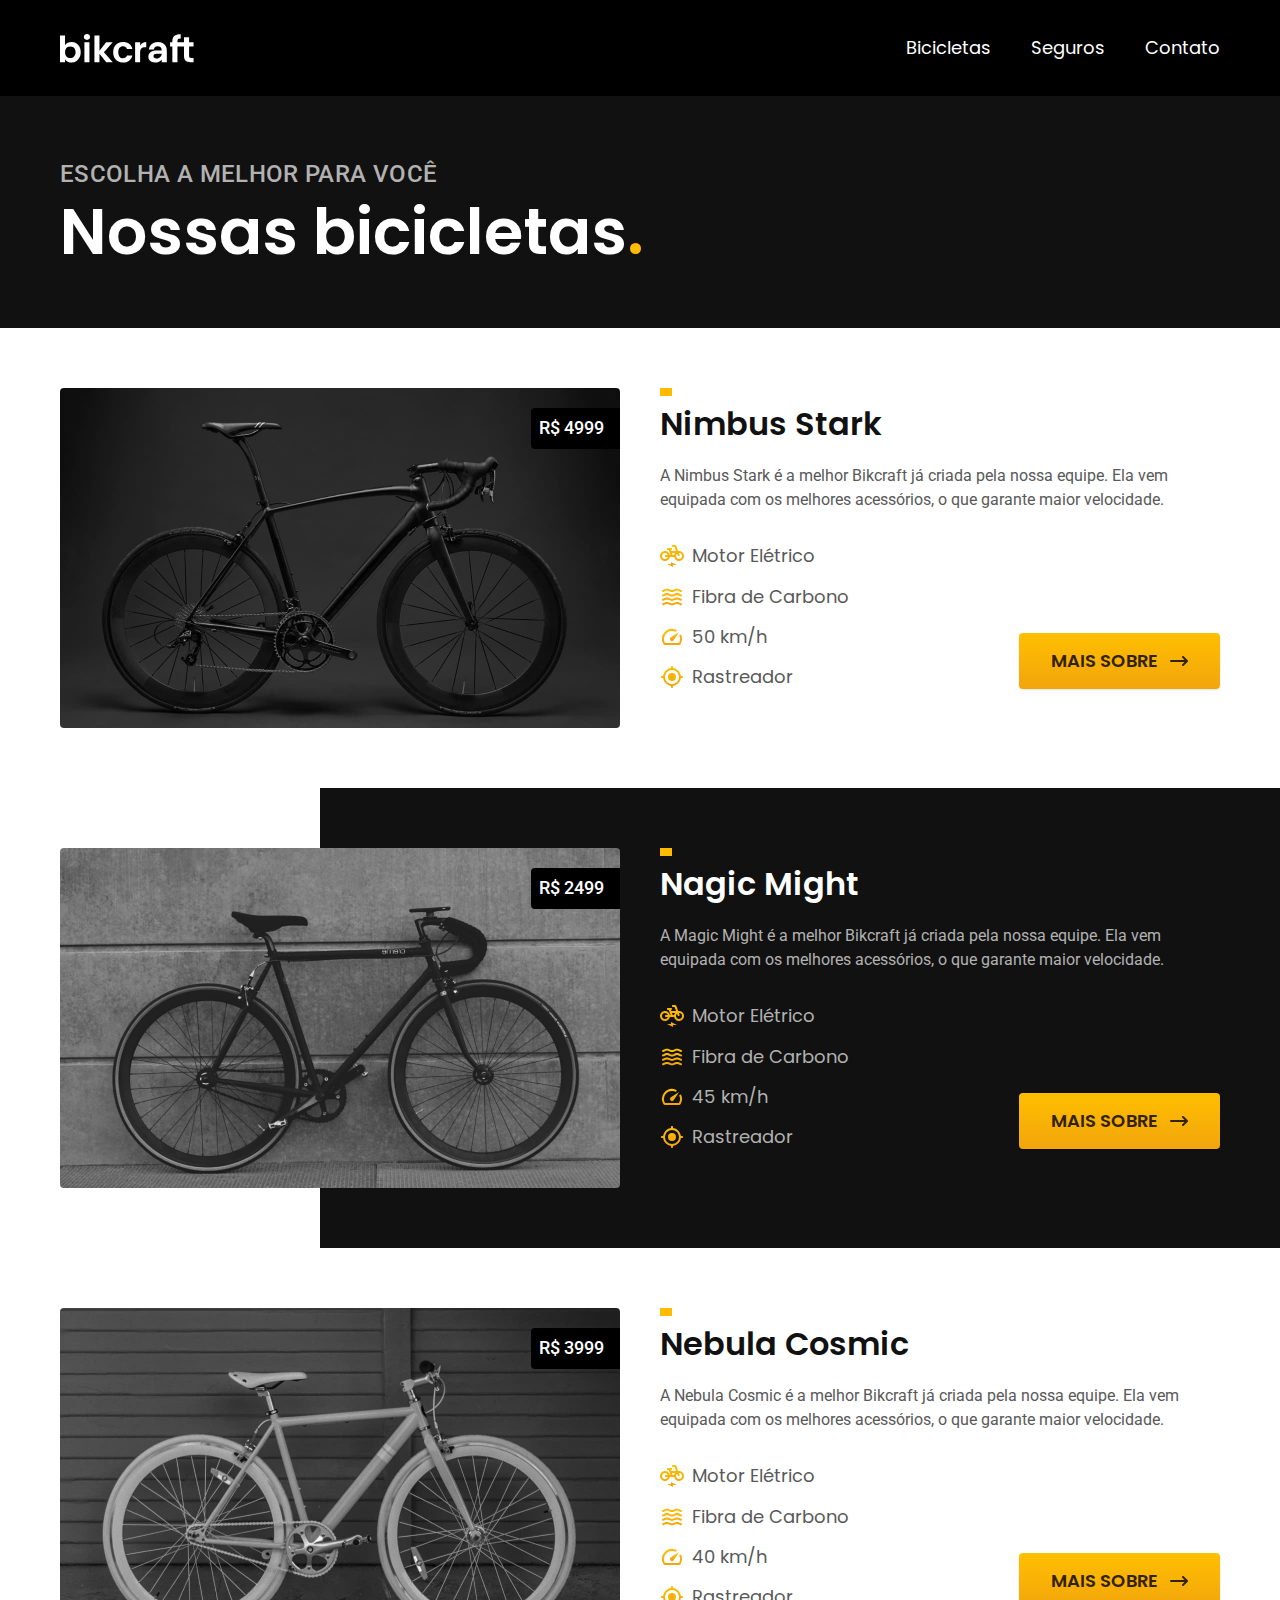
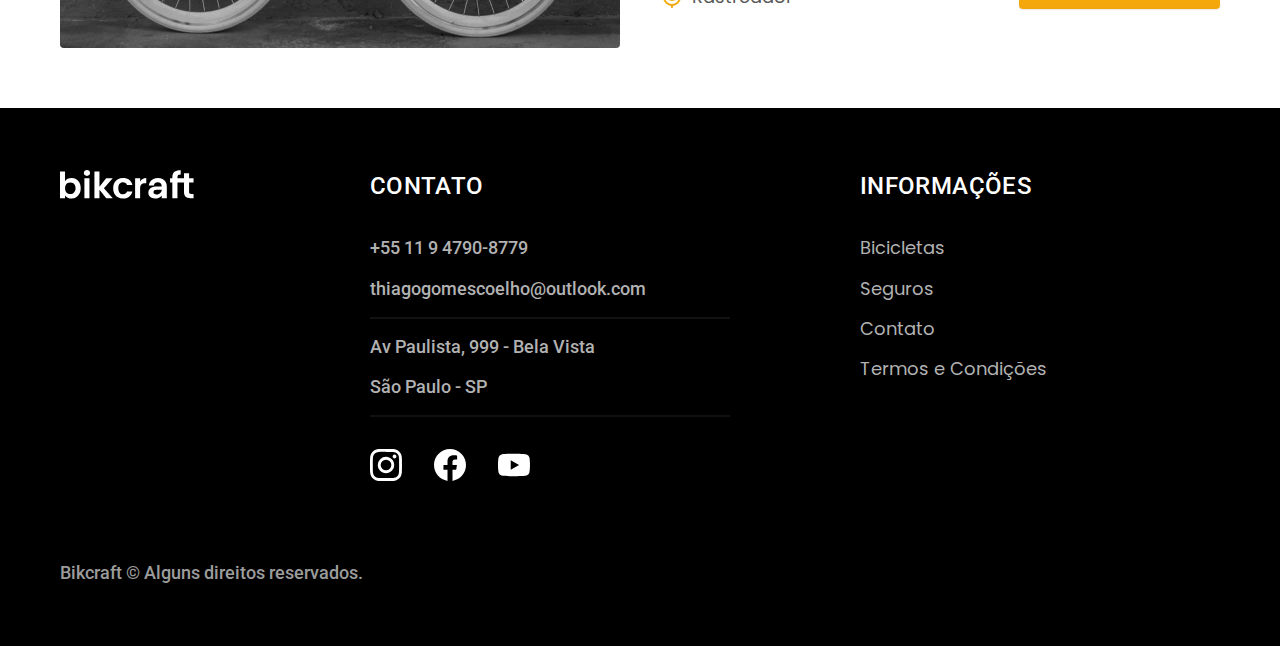
==== bicicletas.html @ bfe6d0d1 "paginabicicletas" ====
<!DOCTYPE html>
<html lang="pt-br">

<head>
  <meta charset="UTF-8">
  <meta name="viewport" content="width=device-width, initial-scale=1.0">
  <title>Bicicletas | Bikcraft</title>
  <meta name="description" content="Bicicletas">
  <link rel="stylesheet" href="./css/style.css">
  <link rel="preconnect" href="https://fonts.googleapis.com">
  <link rel="preconnect" href="https://fonts.gstatic.com" crossorigin>
  <link href="https://fonts.googleapis.com/css2?family=Merriweather:ital,wght@1,900&family=Poppins:wght@400;600&family=Roboto:wght@400;500&display=swap" rel="stylesheet">
</head>

<body id="bicicletas">
  <header class="header-bg">
    <div class="header container">
      <a href="./"><img src="./img/bikcraft.svg" alt="Bikcraft"></a>
      <nav aria-label="primaria">
        <ul class="header-menu font-1-m cor-0">
          <li><a href="./bicicletas.html">Bicicletas</a></li>
          <li><a href="./seguros.html">Seguros</a></li>
          <li><a href="./contato.html">Contato</a></li>
        </ul>
      </nav>
    </div>
  </header>

  <main>
    <div class="titulo-bg">
      <div class="titulo container">
        <p class="font-2-l-b cor-5">Escolha a melhor para você</p>
        <h1 class="font-1-xxl cor-0">Nossas bicicletas<span class="cor-p1">.</span></h1>
      </div>
    </div>

    <div class="bicicletas container">
      <div class="bicicletas-imagem">
        <img src="./img/bicicletas/nimbus.jpg" alt="bicicleta preta">
        <span class="font-2-m cor-0">R$ 4999</span>
      </div>
      <div class="bicicletas-conteudo">
        <h2 class="font-1-xl">Nimbus Stark</h2>
        <p class="font-2-s cor-8">A Nimbus Stark é a melhor Bikcraft já criada pela nossa equipe. Ela vem equipada com os melhores acessórios, o que garante maior velocidade.</p>
        <ul class="font-1-m cor-8">
          <li><img src="./img/icones/eletrica.svg" alt="">Motor Elétrico</li>
          <li><img src="./img/icones/carbono.svg" alt="">Fibra de Carbono</li>
          <li><img src="./img/icones/velocidade.svg" alt="">50 km/h</li>
          <li><img src="./img/icones/rastreador.svg" alt="">Rastreador</li>
        </ul>
        <a class="botao seta" href="./bicicletas/nimbus.html">Mais Sobre</a>
      </div>
    </div>

    <div class="bicicletas-bg">
      <div class="bicicletas container">
        <div class="bicicletas-imagem">
          <img src="./img/bicicletas/magic.jpg" alt="bicicleta preta">
          <span class="font-2-m cor-0">R$ 2499</span>
        </div>
        <div class="bicicletas-conteudo">
          <h2 class="font-1-xl cor-0">Nagic Might</h2>
          <p class="font-2-s cor-5">A Magic Might é a melhor Bikcraft já criada pela nossa equipe. Ela vem equipada com os melhores acessórios, o que garante maior velocidade.</p>
          <ul class="font-1-m cor-5">
            <li><img src="./img/icones/eletrica.svg" alt="">Motor Elétrico</li>
            <li><img src="./img/icones/carbono.svg" alt="">Fibra de Carbono</li>
            <li><img src="./img/icones/velocidade.svg" alt="">45 km/h</li>
            <li><img src="./img/icones/rastreador.svg" alt="">Rastreador</li>
          </ul>
          <a class="botao seta" href="./bicicletas/magic.html">Mais Sobre</a>
        </div>
      </div>
    </div>

    <div class="bicicletas container">
      <div class="bicicletas-imagem">
        <img src="./img/bicicletas/nebula.jpg" alt="bicicleta preta">
        <span class="font-2-m cor-0">R$ 3999</span>
      </div>
      <div class="bicicletas-conteudo">
        <h2 class="font-1-xl">Nebula Cosmic</h2>
        <p class="font-2-s cor-8">A Nebula Cosmic é a melhor Bikcraft já criada pela nossa equipe. Ela vem equipada com os melhores acessórios, o que garante maior velocidade.</p>
        <ul class="font-1-m cor-8">
          <li><img src="./img/icones/eletrica.svg" alt="">Motor Elétrico</li>
          <li><img src="./img/icones/carbono.svg" alt="">Fibra de Carbono</li>
          <li><img src="./img/icones/velocidade.svg" alt="">40 km/h</li>
          <li><img src="./img/icones/rastreador.svg" alt="">Rastreador</li>
        </ul>
        <a class="botao seta" href="./bicicletas/nebula.html">Mais Sobre</a>
      </div>
    </div>


  </main>

  <footer class="footer-bg">
    <div class="footer container">
      <img src="./img/bikcraft.svg" alt="Bikcraft">
      <div class="footer-contato">
        <h3 class="font-2-l-b cor-0">Contato</h3>
        <ul class="font-2-m cor-5">
          <li><a href="tel:+5511947908779">+55 11 9 4790-8779</a></li>
          <li><a href="mailto">thiagogomescoelho@outlook.com</a></li>
          <li>Av Paulista, 999 - Bela Vista</li>
          <li>São Paulo - SP</li>
        </ul>
        <div class="footer-redes">
          <a href="./">
            <img src="./img/redes/instagram.svg" alt="Instagram">
          </a>
          <a href="./">
            <img src="./img/redes/facebook.svg" alt="Facebook">
          </a>
          <a href="./">
            <img src="./img/redes/youtube.svg" alt="YouTube">
          </a>

        </div>
      </div>
      <div class="footer-informacoes">
        <h3 class="font-2-l-b cor-0">Informações</h3>
        <nav>
          <ul class="font-1-m cor-5">
            <li><a href="./bicicletas.html">Bicicletas</a></li>
            <li><a href="./seguros.html">Seguros</a></li>
            <li><a href="./contato.html">Contato</a></li>
            <li><a href="./termos.html">Termos e Condições</a></li>
          </ul>
        </nav>
      </div>
      <p class="footer-copy font-2-m cor-6">Bikcraft © Alguns direitos reservados.</p>
    </div>

  </footer>

</body>

</html>
---- css/style.css ----
@import url(./global/global.css);
@import url(./utilidades/tipografia.css);
@import url(./utilidades/cores.css);
@import url(./global/header.css);
@import url(./global/footer.css);
/* utilidades */
@import url(./utilidades/componentes.css);

/* home */
@import url(./home/introducao.css);
@import url(./home/tecnologia.css);
@import url(./home/parceiros.css);
@import url(./home/depoimento.css);

/* bikes */
@import url(./bicicletas/bicicletas-lista.css);
@import url(./bicicletas/bicicletas.css);

/* seguros */
@import url(./seguros/seguros.css);

/* termos */
@import url(./termos/termos.css);
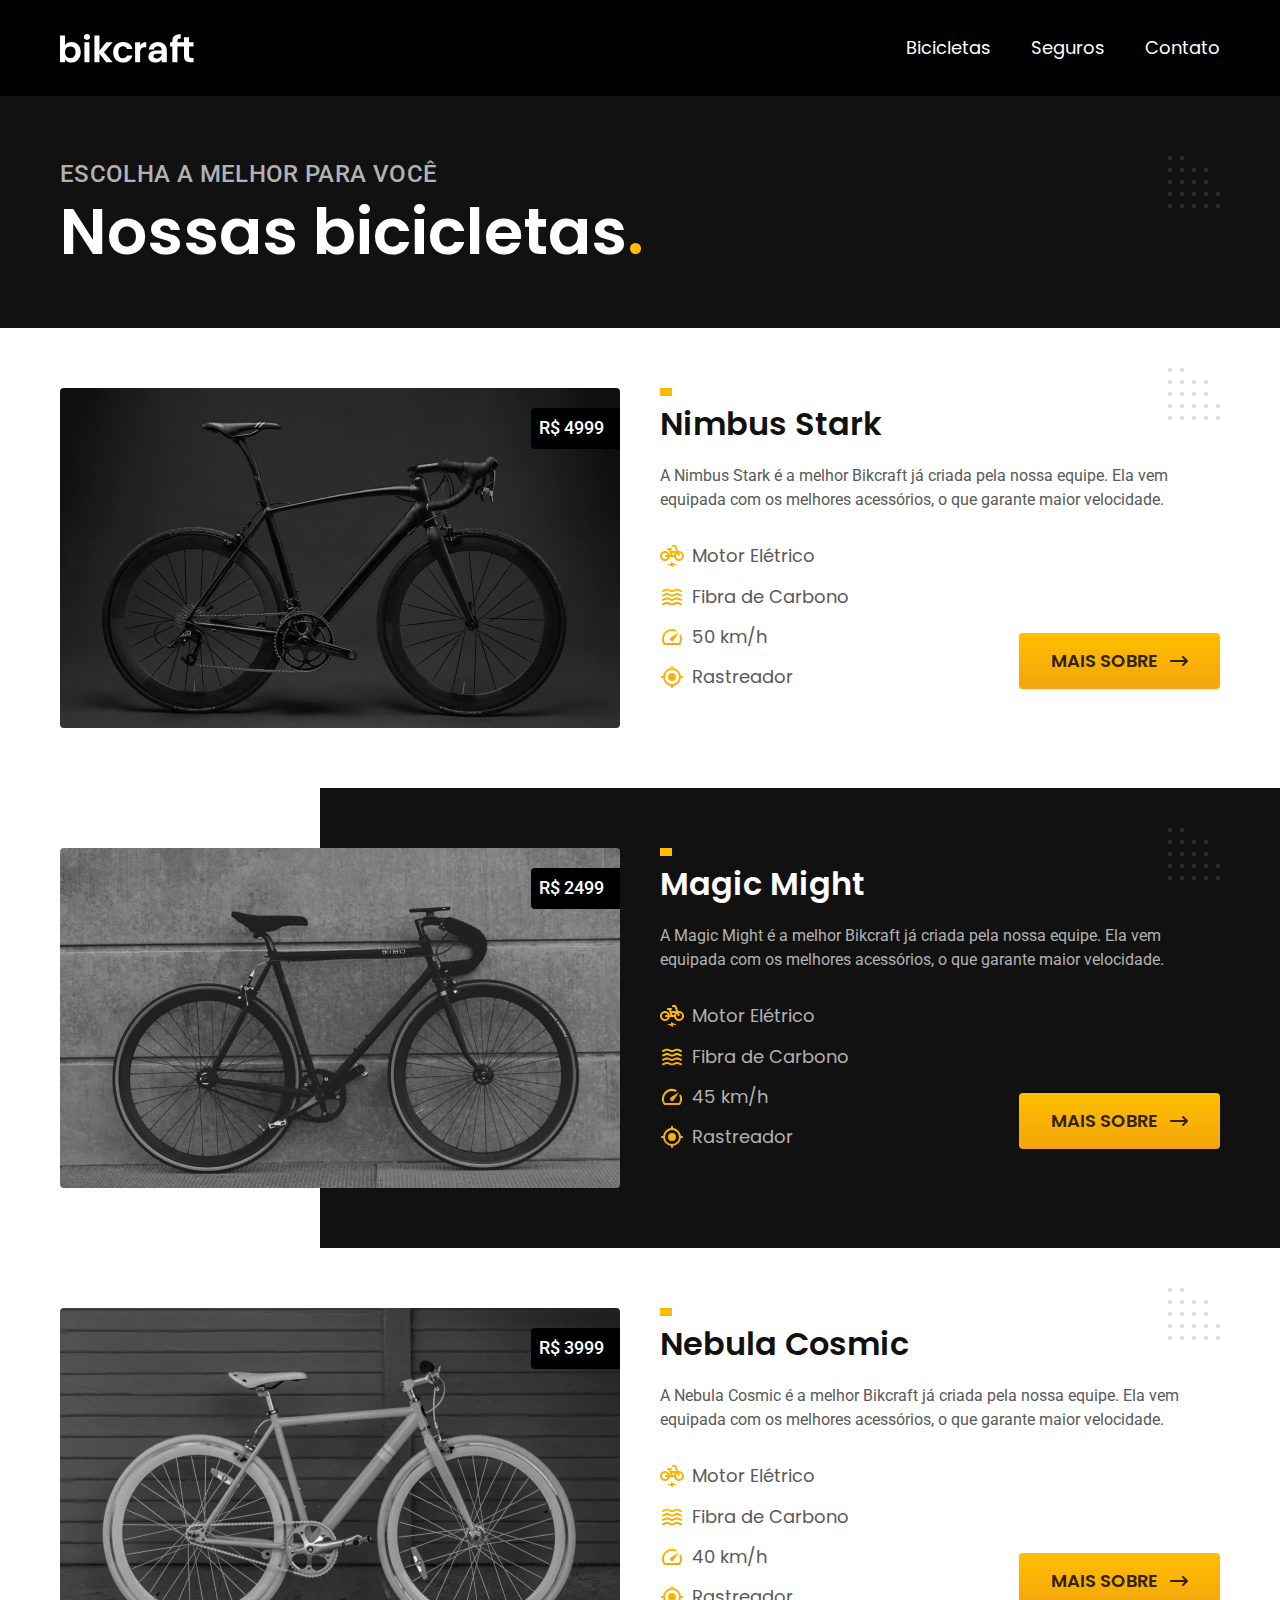
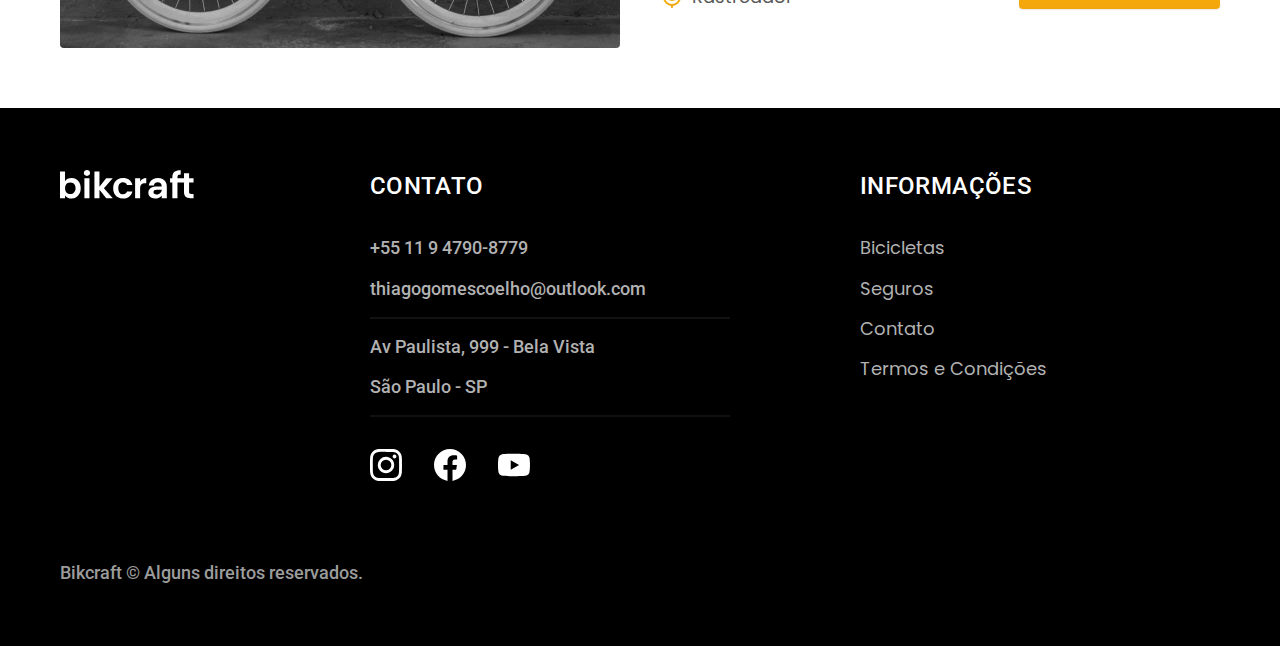
==== commit 7d7d869b: "sitefinalsemjs" ====
--- a/bicicletas.html
+++ b/bicicletas.html
@@ -6,6 +6,7 @@
   <meta name="viewport" content="width=device-width, initial-scale=1.0">
   <title>Bicicletas | Bikcraft</title>
   <meta name="description" content="Bicicletas">
+  <link rel="preload" href="./css/style.css" as="style">
   <link rel="stylesheet" href="./css/style.css">
   <link rel="preconnect" href="https://fonts.googleapis.com">
   <link rel="preconnect" href="https://fonts.gstatic.com" crossorigin>
@@ -59,7 +60,7 @@
           <span class="font-2-m cor-0">R$ 2499</span>
         </div>
         <div class="bicicletas-conteudo">
-          <h2 class="font-1-xl cor-0">Nagic Might</h2>
+          <h2 class="font-1-xl cor-0">Magic Might</h2>
           <p class="font-2-s cor-5">A Magic Might é a melhor Bikcraft já criada pela nossa equipe. Ela vem equipada com os melhores acessórios, o que garante maior velocidade.</p>
           <ul class="font-1-m cor-5">
             <li><img src="./img/icones/eletrica.svg" alt="">Motor Elétrico</li>
@@ -100,7 +101,7 @@
         <h3 class="font-2-l-b cor-0">Contato</h3>
         <ul class="font-2-m cor-5">
           <li><a href="tel:+5511947908779">+55 11 9 4790-8779</a></li>
-          <li><a href="mailto">thiagogomescoelho@outlook.com</a></li>
+          <li><a href="mailto:thiagogomescoelho@outlook.com">thiagogomescoelho@outlook.com</a></li>
           <li>Av Paulista, 999 - Bela Vista</li>
           <li>São Paulo - SP</li>
         </ul>
--- a/css/style.css
+++ b/css/style.css
@@ -1,10 +1,13 @@
+/* global/resets */
 @import url(./global/global.css);
 @import url(./utilidades/tipografia.css);
 @import url(./utilidades/cores.css);
 @import url(./global/header.css);
 @import url(./global/footer.css);
-/* utilidades */
+
+/* componentes */
 @import url(./utilidades/componentes.css);
+@import url(utilidades/formulario.css);
 
 /* home */
 @import url(./home/introducao.css);
@@ -16,8 +19,21 @@
 @import url(./bicicletas/bicicletas-lista.css);
 @import url(./bicicletas/bicicletas.css);
 
+/* bicicleta */
+@import url(./bicicleta/bicicleta.css);
+@import url(./bicicleta/seguro.css);
+
 /* seguros */
 @import url(./seguros/seguros.css);
+@import url(./seguros/vantagens.css);
+@import url(./seguros/perguntas.css);
+
+/* contato */
+@import url(contato/contato.css);
+@import url(contato/lojas.css);
+
+/* orçamento */
+@import url(./orcamento/orcamento.css);
 
 /* termos */
 @import url(./termos/termos.css);--- a/css/style.css
+++ b/css/style.css
@@ -1,10 +1,13 @@
+/* global/resets */
 @import url(./global/global.css);
 @import url(./utilidades/tipografia.css);
 @import url(./utilidades/cores.css);
 @import url(./global/header.css);
 @import url(./global/footer.css);
-/* utilidades */
+
+/* componentes */
 @import url(./utilidades/componentes.css);
+@import url(utilidades/formulario.css);
 
 /* home */
 @import url(./home/introducao.css);
@@ -16,8 +19,21 @@
 @import url(./bicicletas/bicicletas-lista.css);
 @import url(./bicicletas/bicicletas.css);
 
+/* bicicleta */
+@import url(./bicicleta/bicicleta.css);
+@import url(./bicicleta/seguro.css);
+
 /* seguros */
 @import url(./seguros/seguros.css);
+@import url(./seguros/vantagens.css);
+@import url(./seguros/perguntas.css);
+
+/* contato */
+@import url(contato/contato.css);
+@import url(contato/lojas.css);
+
+/* orçamento */
+@import url(./orcamento/orcamento.css);
 
 /* termos */
 @import url(./termos/termos.css);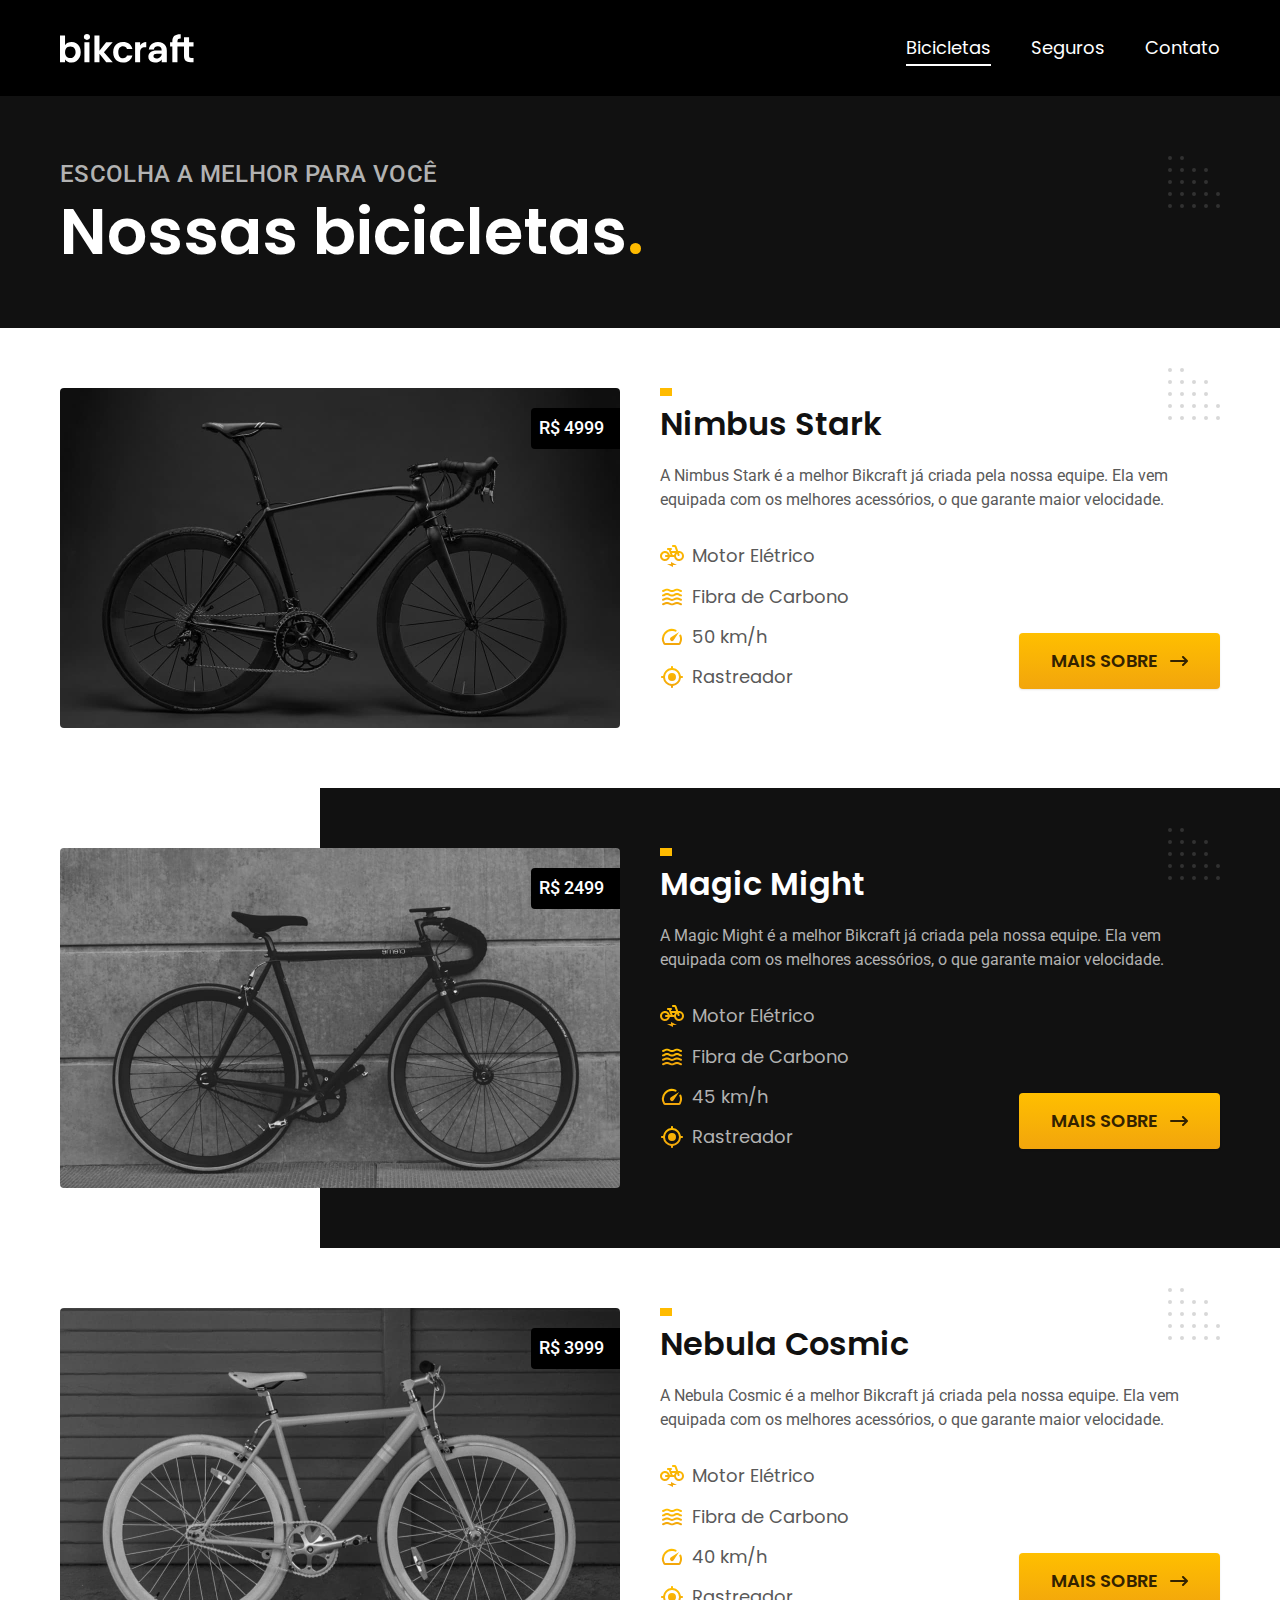
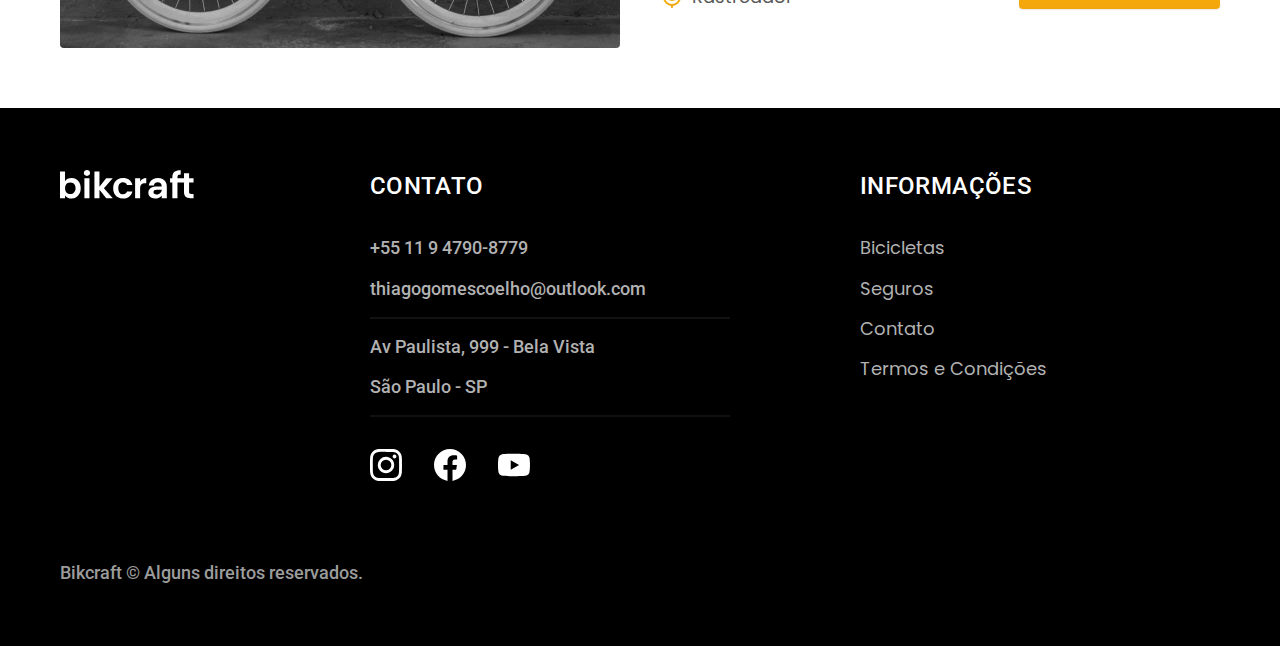
==== commit 29a181b7: "adicionado js ao site" ====
--- a/bicicletas.html
+++ b/bicicletas.html
@@ -134,6 +134,7 @@
 
   </footer>
 
+  <script src="./js/script.js"></script>
 </body>
 
 </html>